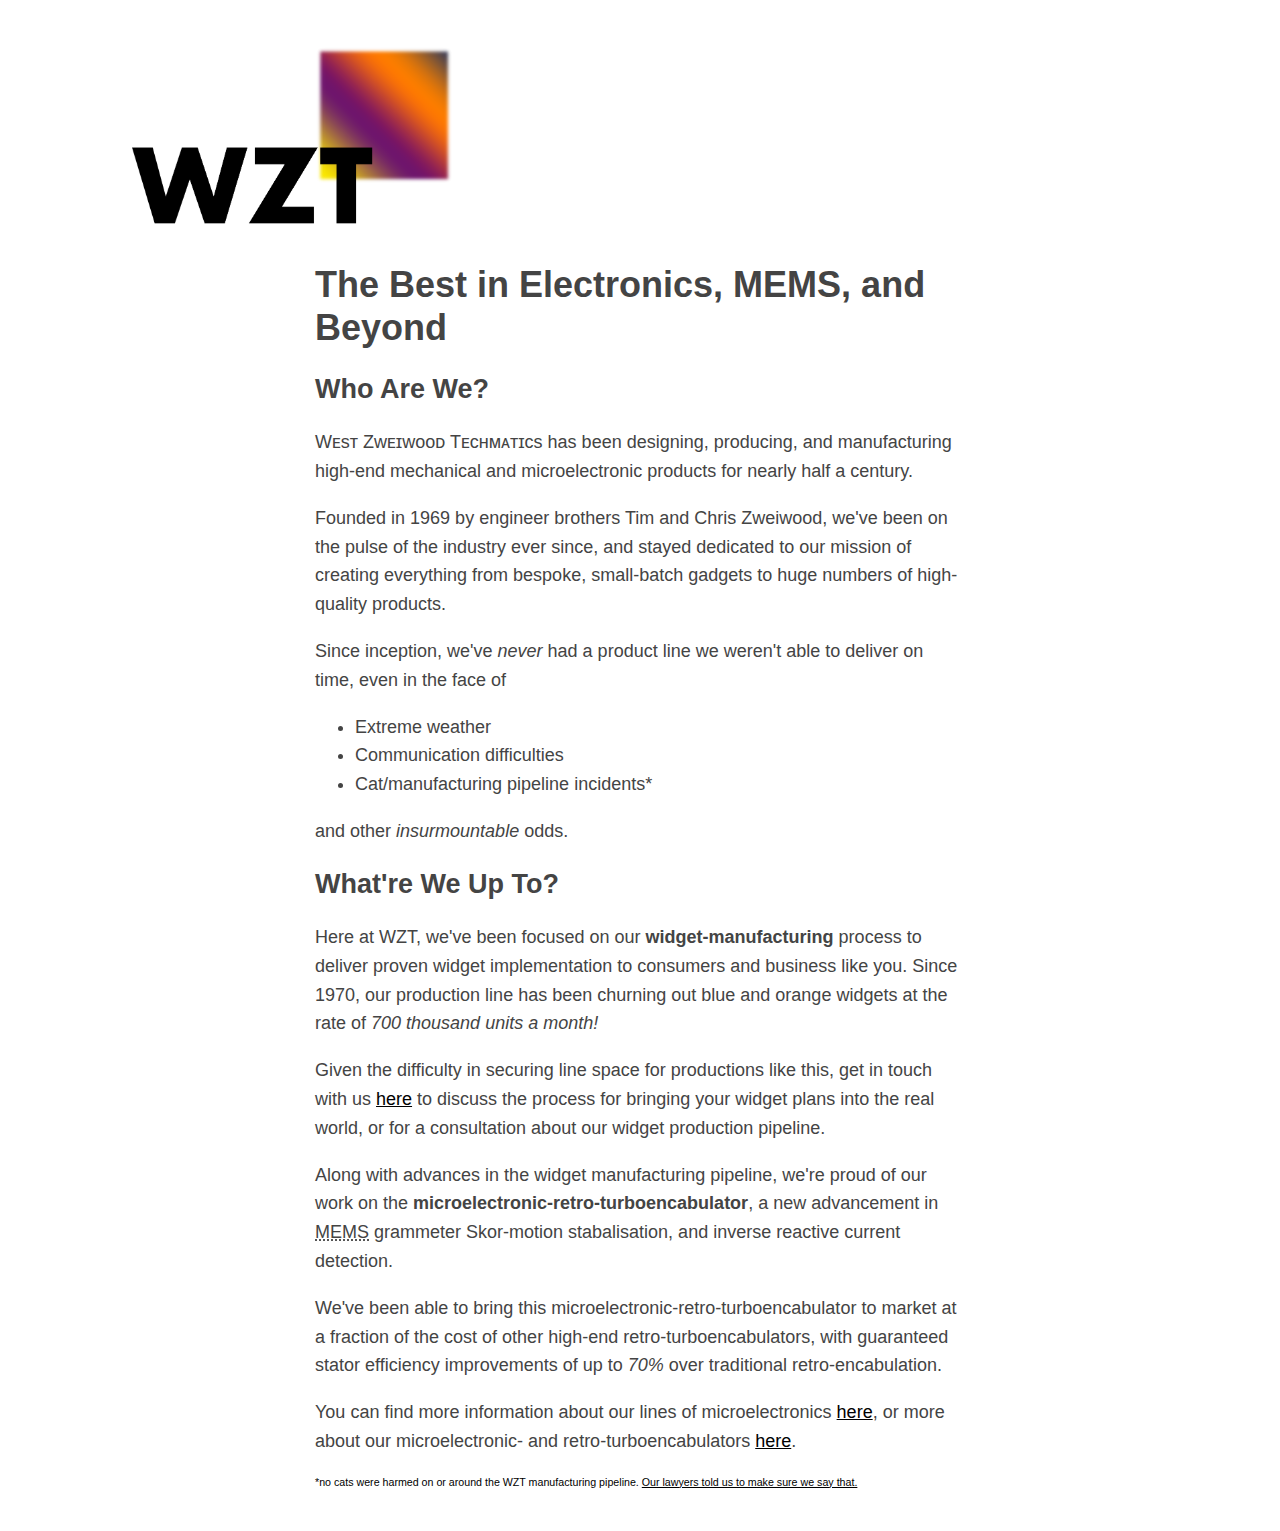
==== index.html @ befdebde "Add files via upload" ====
<!DOCTYPE html>
<html lang="en">
    <head>
        <meta charset="utf-8">
        <meta name=description content="The Best in Electronics, MEMs, and Beyond">
        <meta name=author content="Liam Hefferman">
        <meta name="viewport" content="width=device-width, initial-scale=1">
        <title>West Zweiwood Techmatics</title>
        <style>
            body{
                margin:40px auto;max-width: 650px;line-height: 1.6;font-family: sans-serif;font-size: 18px;color: #444;padding: 0 10px
            }
            h1,h2,h3{
                line-height: 1.2
            }
            .immargin{
                width: 100vw;position: relative;left: 50%;right: 50%;margin-left: -40vw;
            }
            a:link{
                color: black;
            }
            a:visited{
                color: #666;
            }
			footer{
                font-size: 8pt; font-family: Arial; color: #000000; background-color: transparent; font-weight: 400; font-variant: normal; text-decoration: none; vertical-align: baseline; white-space: pre-wrap;
            }
			p{
				
			}
			strong{
                color: black;
            }
        </style>
    </head>
    <body>
        <div class="immargin"><img src="/images/wzt_logo.png" alt="WZT Logo" height="190"></div>
        <h1>The Best in Electronics, MEMS, and Beyond</h1>
	<article>
        <h2>
			Who Are We?
        </h2>
		<p>
			Wᴇsᴛ Zᴡᴇɪᴡᴏᴏᴅ Tᴇᴄʜᴍᴀᴛɪᴄs has been designing, producing, and manufacturing high-end mechanical and microelectronic products for nearly half a century. 
        </p>
        <p>
			Founded in 1969 by engineer brothers Tim and Chris Zweiwood, we've been on the pulse of the industry ever since, and stayed dedicated to our mission of creating everything from bespoke, small-batch gadgets to huge numbers of high-quality products. 
        </p>
        <p>
			Since inception, we've <em>never</em> had a product line we weren't able to deliver on time, even in the face of
		</p>
        <ul>
			<li>
				Extreme weather
			</li>
            <li>
				Communication difficulties
			</li>
            <li>
				Cat/manufacturing pipeline incidents*
            </li>
        </ul>
        <p>
			and other <em>insurmountable</em> odds.
		</p>
		<h2>
            What're We Up To?
        </h2>
		<p>
            Here at WZT, we've been focused on our <b>widget-manufacturing</b> process to deliver proven widget implementation to consumers and business like you. Since 1970, our production line has been churning out blue and orange widgets at the rate of <em>700 thousand units a month!</em>
        </p>
        <p>
            Given the difficulty in securing line space for productions like this, get in touch with us <a href="#" >here</a> to discuss the process for bringing your widget plans into the real world, or for a consultation about our widget production pipeline.
        </p>
        <p>
            Along with advances in the widget manufacturing pipeline, we're proud of our work on the <b>microelectronic-retro-turboencabulator</b>, a new advancement in <abbr title="Microelectromechanical systems">MEMS</abbr> grammeter Skor-motion stabalisation, and inverse reactive current detection. 
        </p>
        <p>
            We've been able to bring this microelectronic-retro-turboencabulator to market at a fraction of the cost of other high-end retro-turboencabulators, with guaranteed stator efficiency improvements of up to <em>70%</em> over traditional retro-encabulation. 
        </p>
        <p>
			You can find more information about our lines of microelectronics <a href="#">here</a>, or more about our microelectronic- and retro-turboencabulators <a href="#">here</a>.
		</p>	
		</article>
    </body>
	<footer>*no cats were harmed on or around the WZT manufacturing pipeline. <a href="https://www.youtube.com/watch?v=dQw4w9WgXcQ">Our lawyers told us to make sure we say that.</a> </footer>
</html>
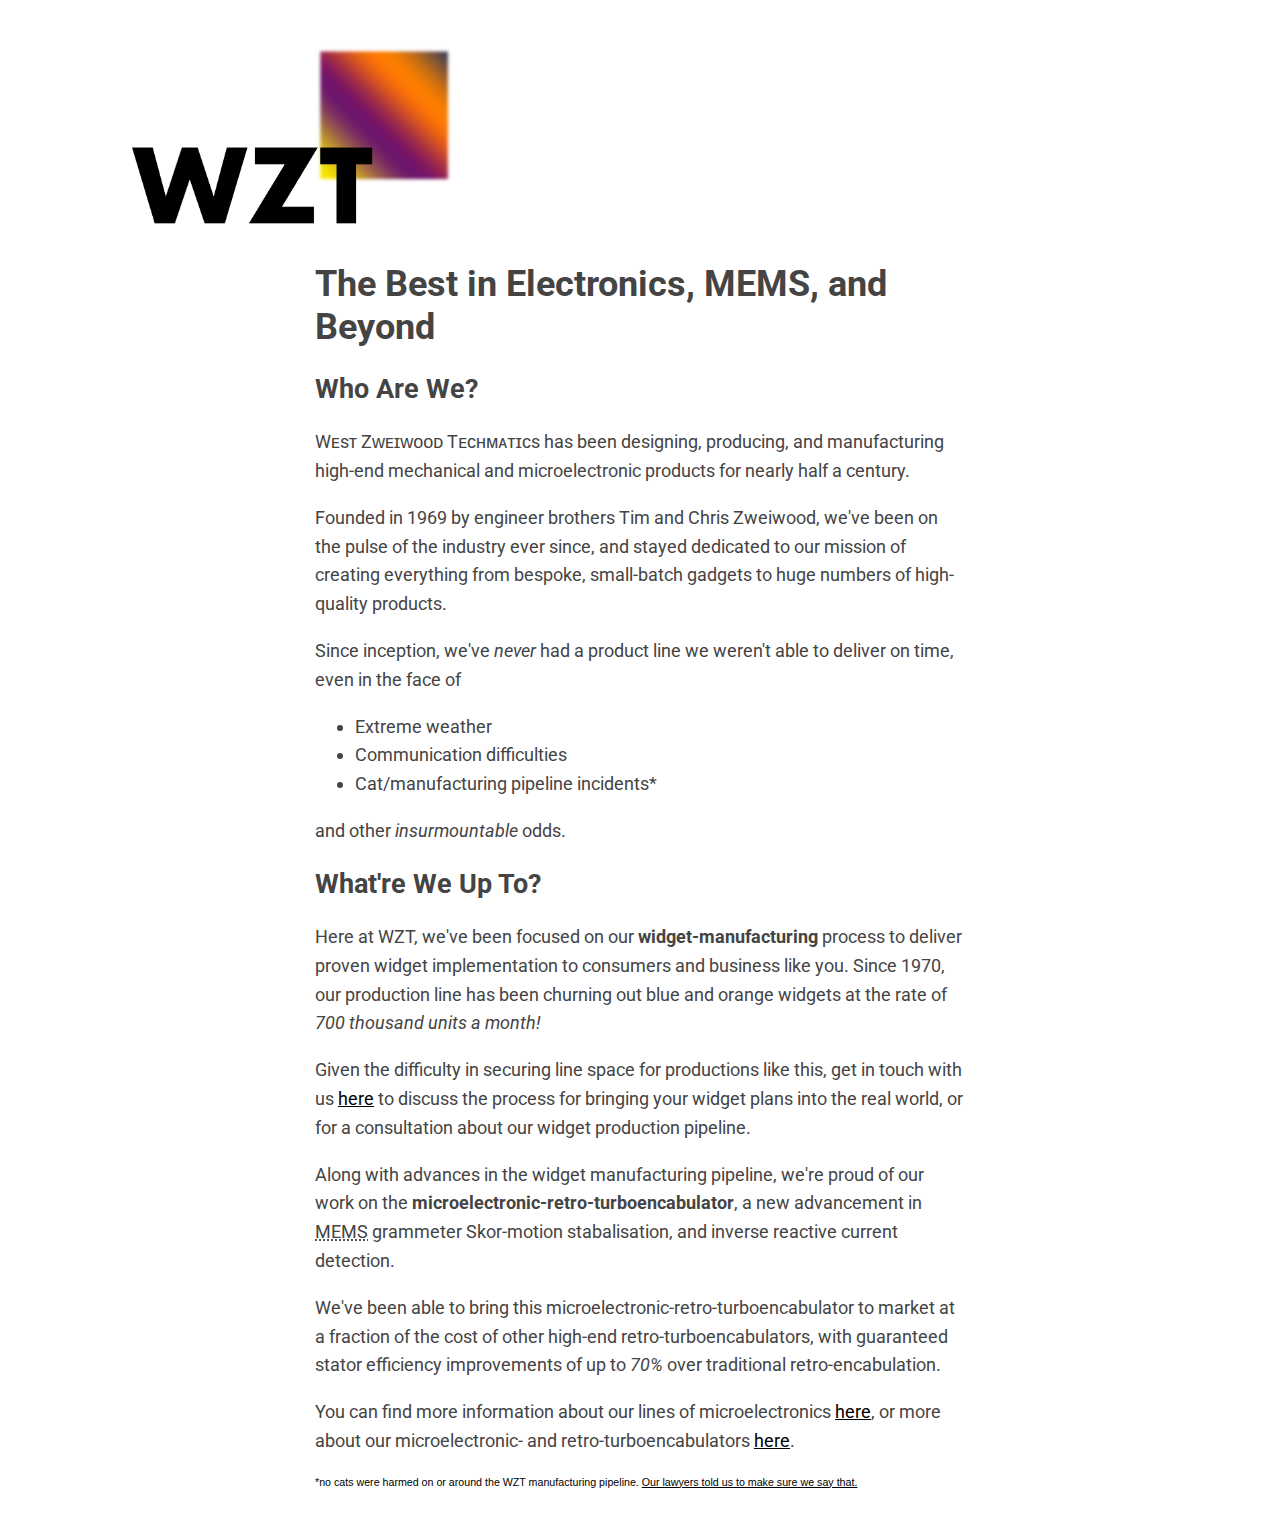
==== commit 26339217: "Add files via upload" ====
--- a/index.html
+++ b/index.html
@@ -6,32 +6,9 @@
         <meta name=author content="Liam Hefferman">
         <meta name="viewport" content="width=device-width, initial-scale=1">
         <title>West Zweiwood Techmatics</title>
-        <style>
-            body{
-                margin:40px auto;max-width: 650px;line-height: 1.6;font-family: sans-serif;font-size: 18px;color: #444;padding: 0 10px
-            }
-            h1,h2,h3{
-                line-height: 1.2
-            }
-            .immargin{
-                width: 100vw;position: relative;left: 50%;right: 50%;margin-left: -40vw;
-            }
-            a:link{
-                color: black;
-            }
-            a:visited{
-                color: #666;
-            }
-			footer{
-                font-size: 8pt; font-family: Arial; color: #000000; background-color: transparent; font-weight: 400; font-variant: normal; text-decoration: none; vertical-align: baseline; white-space: pre-wrap;
-            }
-			p{
-				
-			}
-			strong{
-                color: black;
-            }
-        </style>
+        <link rel="stylesheet" type="text/css" href="styles/main.css">
+		<!-- I'm going to replace this with Futura when I get back to my main computer -->
+		<link href="https://fonts.googleapis.com/css?family=Roboto" rel="stylesheet">
     </head>
     <body>
         <div class="immargin"><img src="/images/wzt_logo.png" alt="WZT Logo" height="190"></div>
--- a/styles/main.css
+++ b/styles/main.css
@@ -0,0 +1,42 @@
+body{
+    margin:40px auto;
+	max-width: 650px;
+	line-height: 1.6;
+	font-family: 'Roboto', sans-serif;
+	font-size: 18px;
+	color: #444;
+	padding: 0 10px
+}
+h1,h2,h3{
+    line-height: 1.2
+}
+.immargin{
+    width: 100vw;
+	position: relative;
+	left: 50%;
+	right: 50%;
+	margin-left: -40vw;
+}
+a:link{
+    color: black;
+}
+a:visited{
+    color: #666;
+}
+footer{
+    font-size: 8pt;
+	font-family: Arial;
+	color: #000000;
+	background-color: transparent;
+	font-weight: 400;
+	font-variant: normal;
+	text-decoration: none;
+	vertical-align: baseline;
+	white-space: pre-wrap;
+}
+p{
+				
+}
+strong{
+    color: black;
+}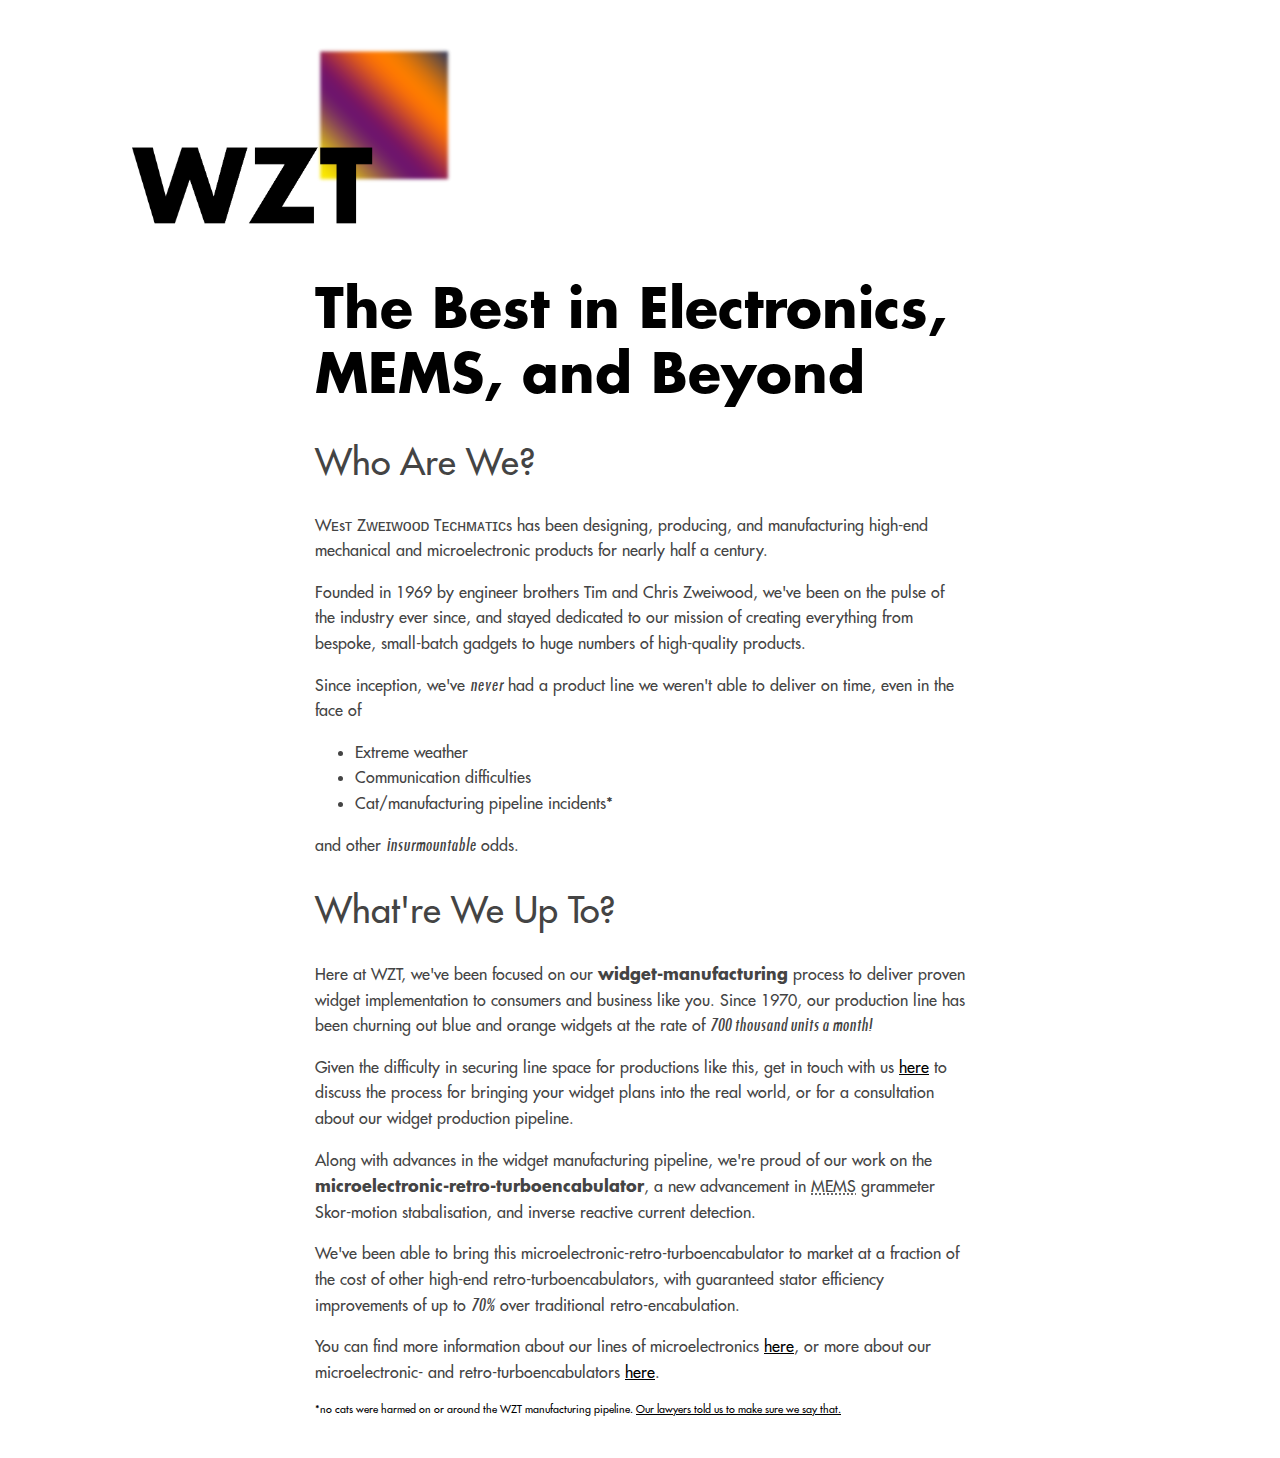
==== commit 96820573: "Add files via upload" ====
--- a/index.html
+++ b/index.html
@@ -7,11 +7,20 @@
         <meta name="viewport" content="width=device-width, initial-scale=1">
         <title>West Zweiwood Techmatics</title>
         <link rel="stylesheet" type="text/css" href="styles/main.css">
-		<!-- I'm going to replace this with Futura when I get back to my main computer -->
-		<link href="https://fonts.googleapis.com/css?family=Roboto" rel="stylesheet">
+		<link rel="icon" type="image/png" href="images/wzt_fav.png">
     </head>
     <body>
-        <div class="immargin"><img src="/images/wzt_logo.png" alt="WZT Logo" height="190"></div>
+        
+		<!-- some testbed materials - comm these back in to test styles-->
+			
+		<!--
+		<h1>West Zweiwood Techmatics</h1>
+		<h2>Make it Work</h2>
+		<h3>I am an h3 Heading</h3>
+		<p>Paragraph Lorem ipsum dolor sit amet, consectetur adipiscing elit. Integer a justo ac purus volutpat fringilla. Pellentesque sed dolor molestie, commodo mi non, suscipit mauris. Vivamus accumsan sit amet urna feugiat finibus. Orci varius natoque penatibus et magnis dis parturient montes, nascetur ridiculus mus. Fusce eu dui consectetur, vulputate magna a, blandit elit. Sed faucibus turpis sit amet consequat imperdiet. Fusce nec est feugiat, scelerisque eros in, mattis odio. Vestibulum venenatis pulvinar nisi, vel maximus arcu sollicitudin id. Vivamus eu augue viverra, luctus lorem ut, volutpat orci.</p>
+		-->
+		
+		<div class="immargin"><img src="images/wzt_logo.png" alt="WZT Logo" height="190"></div>
         <h1>The Best in Electronics, MEMS, and Beyond</h1>
 	<article>
         <h2>
--- a/styles/main.css
+++ b/styles/main.css
@@ -1,14 +1,52 @@
+/*font styles from here on in are totally legal!*/
+@font-face{
+	font-family: "Futura";
+	src: url("../fonts/Futura_0.otf");
+	url("../fonts/Futura_0.otf");
+}
+@font-face{
+	font-family: "Futura";
+	src: url("../fonts/Futura-Bold.otf");
+	url("../fonts/Futura-Bold.otf");
+	font-weight: bold;
+}
+@font-face{
+	font-family: "Futura";
+	src: url("../fonts/Futura Italic.ttf");
+	url("../fonts/Futura Italic.ttf");
+	font-style: italic;
+}
+@font-face{
+	font-family: "Futura";
+	src: url("../fonts/Futura-BoldOblique.otf");
+	url("../fonts/Futura-BoldOblique.otf");
+	font-weight: bold;
+	font-style: italic;
+}
 body{
     margin:40px auto;
 	max-width: 650px;
 	line-height: 1.6;
-	font-family: 'Roboto', sans-serif;
-	font-size: 18px;
+	font-family: 'Futura', sans-serif;
+	font-size: 1em;
 	color: #444;
 	padding: 0 10px
 }
 h1,h2,h3{
-    line-height: 1.2
+    line-height: 1.2;
+}
+h1{
+	font-size: 3.375em;
+	font-weight: bold;
+	color: black;
+}
+h2{
+	font-size: 2.25em;
+	font-weight: 400;
+}
+h3{
+	font-size: 1.5;
+	font-weight: 400;
 }
 .immargin{
     width: 100vw;
@@ -25,7 +63,7 @@
 }
 footer{
     font-size: 8pt;
-	font-family: Arial;
+	font-family: "Futura";
 	color: #000000;
 	background-color: transparent;
 	font-weight: 400;
@@ -39,4 +77,5 @@
 }
 strong{
     color: black;
+	font-weight: 900
 }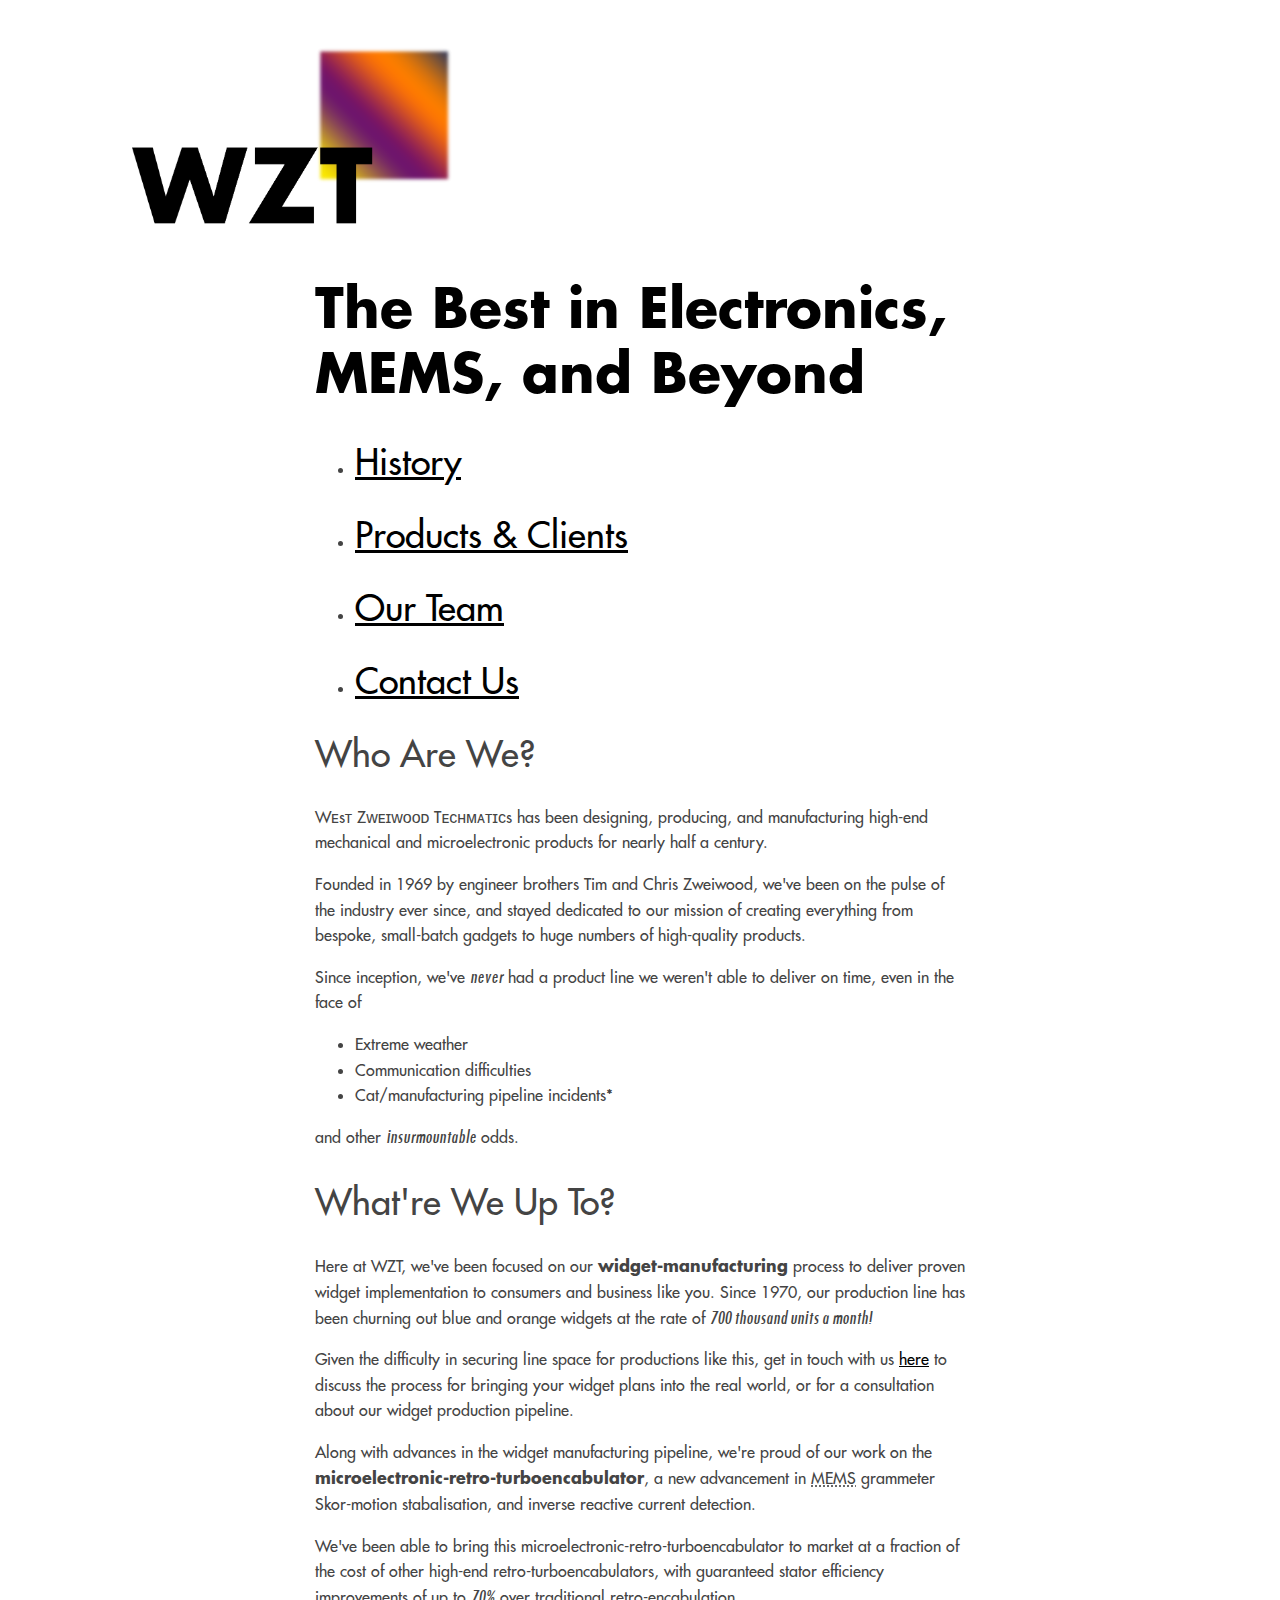
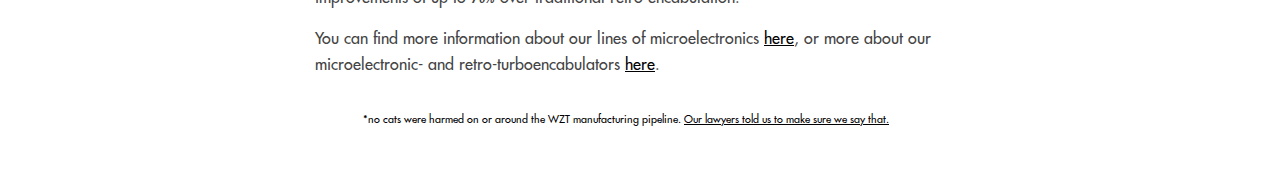
==== commit 6aae6e40: "Add files via upload" ====
--- a/index.html
+++ b/index.html
@@ -6,11 +6,13 @@
         <meta name=author content="Liam Hefferman">
         <meta name="viewport" content="width=device-width, initial-scale=1">
         <title>West Zweiwood Techmatics</title>
-        <link rel="stylesheet" type="text/css" href="styles/main.css">
+        <link rel="stylesheet" href="styles/main.css">
 		<link rel="icon" type="image/png" href="images/wzt_fav.png">
     </head>
+	
     <body>
-        
+    <div id="container">
+		 
 		<!-- some testbed materials - comm these back in to test styles-->
 			
 		<!--
@@ -20,9 +22,32 @@
 		<p>Paragraph Lorem ipsum dolor sit amet, consectetur adipiscing elit. Integer a justo ac purus volutpat fringilla. Pellentesque sed dolor molestie, commodo mi non, suscipit mauris. Vivamus accumsan sit amet urna feugiat finibus. Orci varius natoque penatibus et magnis dis parturient montes, nascetur ridiculus mus. Fusce eu dui consectetur, vulputate magna a, blandit elit. Sed faucibus turpis sit amet consequat imperdiet. Fusce nec est feugiat, scelerisque eros in, mattis odio. Vestibulum venenatis pulvinar nisi, vel maximus arcu sollicitudin id. Vivamus eu augue viverra, luctus lorem ut, volutpat orci.</p>
 		-->
 		
+		<header>
 		<div class="immargin"><img src="images/wzt_logo.png" alt="WZT Logo" height="190"></div>
-        <h1>The Best in Electronics, MEMS, and Beyond</h1>
-	<article>
+		<h1>The Best in Electronics, MEMS, and Beyond</h1>
+        </header>
+		
+		<nav>
+			<ul>
+				<li>
+					<h2><a class="navlink" href="#">History</a></h2>
+				</li>
+			
+				<li>
+					<h2><a class="navlink" href="#">Products & Clients</a></h2>
+				</li>
+			
+				<li>
+					<h2><a class="navlink" href="#">Our Team</a></h2>
+				</li>
+			
+				<li>
+					<h2><a class="navlink" href="#">Contact Us</a></h2>
+				</li>
+			</ul>
+		</nav>
+		
+		<article>
         <h2>
 			Who Are We?
         </h2>
@@ -48,7 +73,7 @@
         </ul>
         <p>
 			and other <em>insurmountable</em> odds.
-		</p>
+			</p>
 		<h2>
             What're We Up To?
         </h2>
@@ -63,11 +88,19 @@
         </p>
         <p>
             We've been able to bring this microelectronic-retro-turboencabulator to market at a fraction of the cost of other high-end retro-turboencabulators, with guaranteed stator efficiency improvements of up to <em>70%</em> over traditional retro-encabulation. 
-        </p>
+        </p>	
         <p>
 			You can find more information about our lines of microelectronics <a href="#">here</a>, or more about our microelectronic- and retro-turboencabulators <a href="#">here</a>.
 		</p>	
 		</article>
+		
+		<footer>
+		*no cats were harmed on or around the WZT manufacturing pipeline. <a href="https://www.youtube.com/watch?v=dQw4w9WgXcQ">Our lawyers told us to make sure we say that.</a> 
+		</footer>
+		
+		</div>	
     </body>
-	<footer>*no cats were harmed on or around the WZT manufacturing pipeline. <a href="https://www.youtube.com/watch?v=dQw4w9WgXcQ">Our lawyers told us to make sure we say that.</a> </footer>
+	
+
+	
 </html>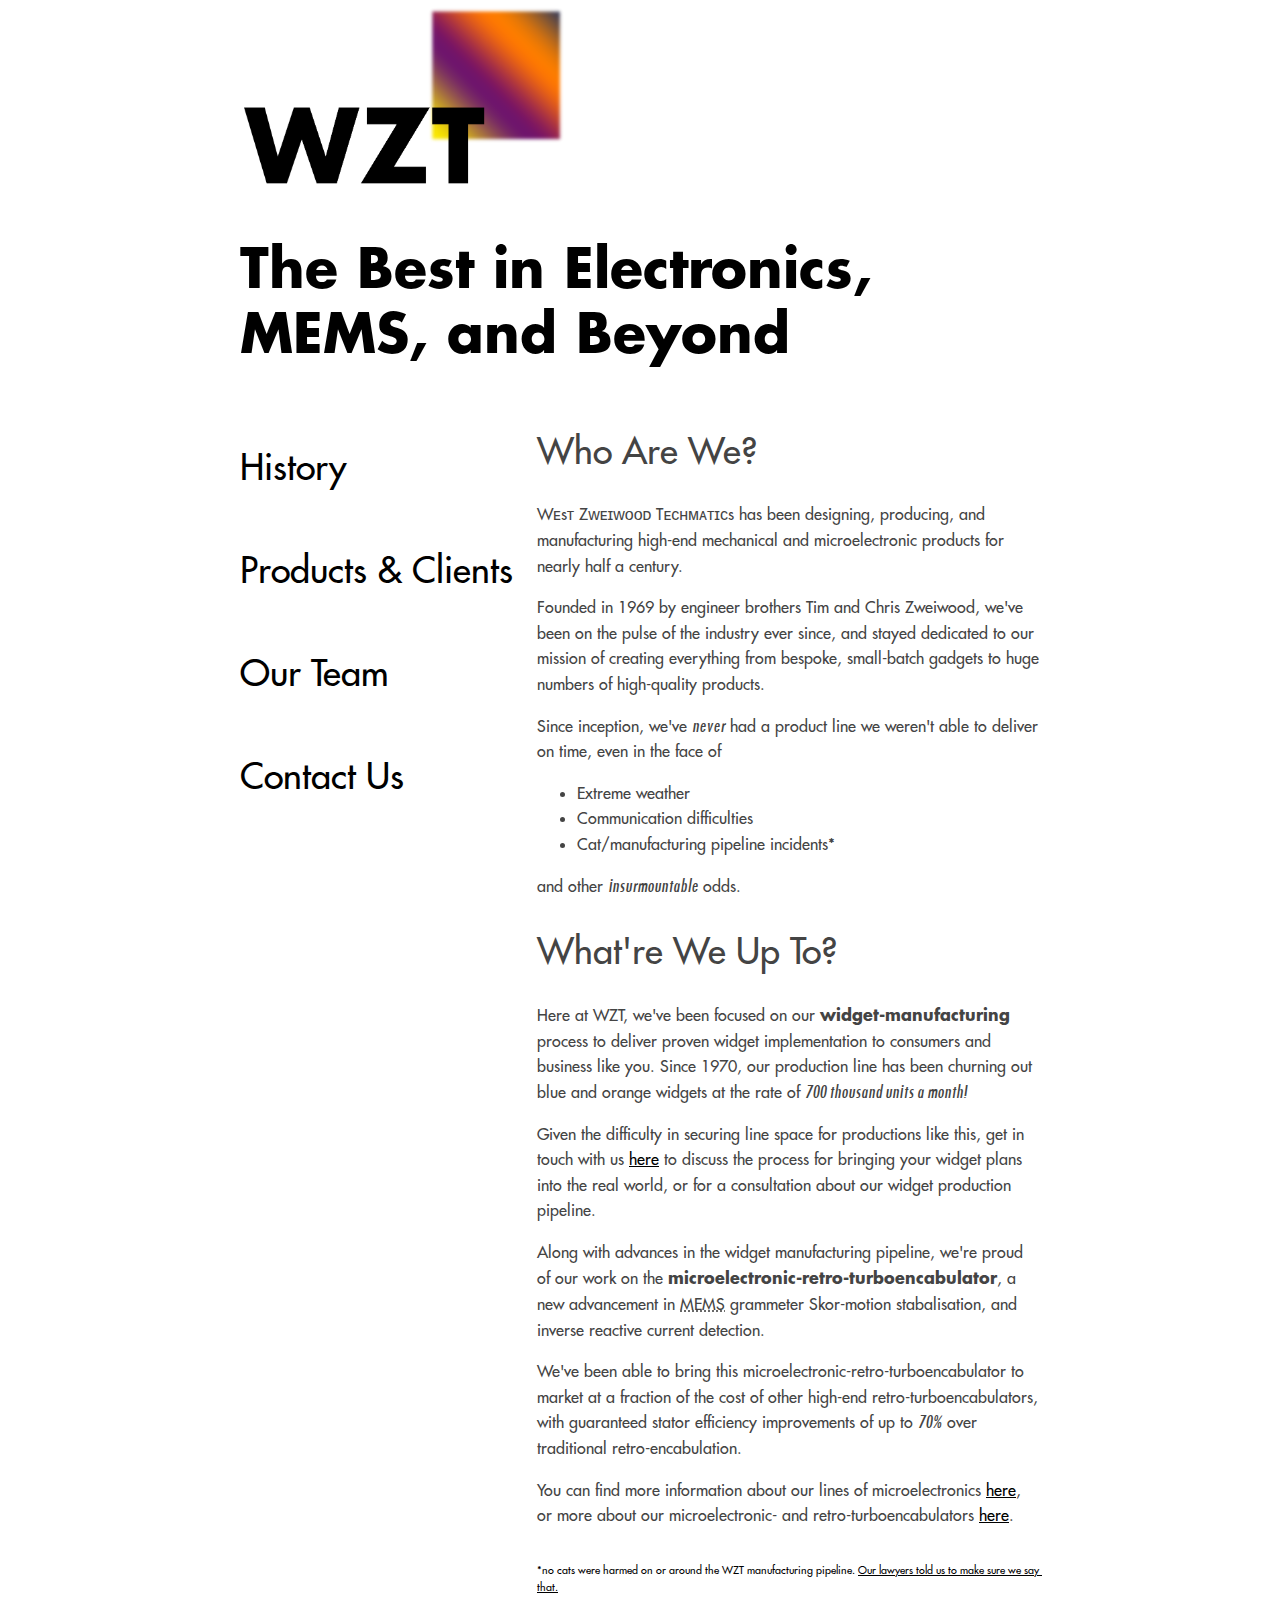
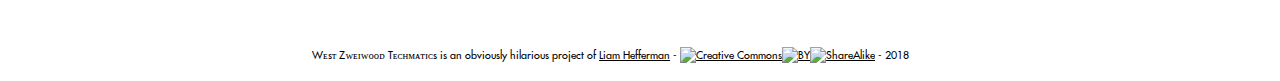
==== commit 7630b60f: "Add files via upload" ====
--- a/index.html
+++ b/index.html
@@ -23,26 +23,26 @@
 		-->
 		
 		<header>
-		<div class="immargin"><img src="images/wzt_logo.png" alt="WZT Logo" height="190"></div>
-		<h1>The Best in Electronics, MEMS, and Beyond</h1>
+			<div class="immargin"><a href="/wzt/index.html"><img src="images/wzt_logo.png" alt="WZT Logo" height="190"></a></div>		
+			<h1>The Best in Electronics, MEMS, and Beyond</h1>
         </header>
 		
 		<nav>
 			<ul>
 				<li>
-					<h2><a class="navlink" href="#">History</a></h2>
+					<h2><a class="navlink" href="history/index.html">History</a></h2>
 				</li>
 			
 				<li>
-					<h2><a class="navlink" href="#">Products & Clients</a></h2>
+					<h2><a class="navlink" href="productsclients/index.html">Products & Clients</a></h2>
 				</li>
 			
 				<li>
-					<h2><a class="navlink" href="#">Our Team</a></h2>
+					<h2><a class="navlink" href="team/index.html">Our Team</a></h2>
 				</li>
 			
 				<li>
-					<h2><a class="navlink" href="#">Contact Us</a></h2>
+					<h2><a class="navlink" href="contact/index.html">Contact Us</a></h2>
 				</li>
 			</ul>
 		</nav>
@@ -94,8 +94,13 @@
 		</p>	
 		</article>
 		
+		<aside>
+*no cats were harmed on or around the WZT manufacturing pipeline. <a href="https://www.youtube.com/watch?v=dQw4w9WgXcQ">Our lawyers told us to make sure we say that.</a> 
+		</aside>
+		
 		<footer>
-		*no cats were harmed on or around the WZT manufacturing pipeline. <a href="https://www.youtube.com/watch?v=dQw4w9WgXcQ">Our lawyers told us to make sure we say that.</a> 
+
+			Wᴇsᴛ Zᴡᴇɪᴡᴏᴏᴅ Tᴇᴄʜᴍᴀᴛɪᴄs is an obviously hilarious project of <a href="https://www.twitter.com/nerdwiththehat">Liam Hefferman</a> - <a href=https://creativecommons.org/licenses/by-sa/4.0><img class="footerimg" src="https://mirrors.creativecommons.org/presskit/icons/cc.png" alt="Creative Commons"><img class="footerimg" src="https://mirrors.creativecommons.org/presskit/icons/by.png" alt="BY" ><img class="footerimg" src="https://mirrors.creativecommons.org/presskit/icons/sa.png" alt="ShareAlike"></a> - 2018 
 		</footer>
 		
 		</div>	
--- a/styles/main.css
+++ b/styles/main.css
@@ -24,13 +24,13 @@
 	font-style: italic;
 }
 body{
-    margin:40px auto;
-	max-width: 650px;
-	line-height: 1.6;
+    margin: auto;
+	max-width: 800px;
+    line-height: 1.6;
 	font-family: 'Futura', sans-serif;
 	font-size: 1em;
 	color: #444;
-	padding: 0 10px
+	padding: 0 1em;
 }
 h1,h2,h3{
     line-height: 1.2;
@@ -48,18 +48,18 @@
 	font-size: 1.5;
 	font-weight: 400;
 }
-.immargin{
-    width: 100vw;
-	position: relative;
-	left: 50%;
-	right: 50%;
-	margin-left: -40vw;
-}
 a:link{
     color: black;
+	transition: color 0.4s ease-in-out;
 }
 a:visited{
     color: #666;
+}
+a:hover{
+	color: #aaa;
+}
+.navlink{
+	text-decoration: none;
 }
 footer{
     font-size: 8pt;
@@ -72,10 +72,83 @@
 	vertical-align: baseline;
 	white-space: pre-wrap;
 }
-p{
-				
+.footerimg{
+	height: 1em;
+	width: auto;
+}
+aside{
+    font-size: 8pt;
+	font-family: "Futura";
+	color: #000000;
+	background-color: transparent;
+	font-weight: 400;
+	font-variant: normal;
+	text-decoration: none;
+	vertical-align: baseline;
+	white-space: pre-wrap;
 }
 strong{
     color: black;
-	font-weight: 900
+	font-weight: 900;
+}
+nav ul {
+	list-style: none;
+	padding-left: 0;
+	display: flex;
+	flex-direction: column;
+	flex-wrap: wrap;
+	justify-content: flex-start;
+	align-items: left;
+}
+
+/* Navigation & layout begins here */
+
+/* Nav:DefineElements */
+#container > header		{grid-area: header;}
+#container > nav		{grid-area: nav;}
+#container > article	{grid-area: article;}
+#container > footer		{grid-area: footer;}
+#container > aside		{grid-area: aside;}
+
+/* Nav:Implement */
+#container{
+	margin-left: auto;
+	margin-right: auto;
+	width: 100%;
+	display: grid;
+	grid-template-columns: 18%% 79%;
+	grid-template-rows: auto;
+    grid-column-gap: 3%;
+	grid-template-areas: 
+		"header header"
+		"nav article"
+		"nav aside"
+		"footer footer"
+}
+
+/* Nav:Mobile/Responsive */
+@media (max-width: 750px) and (orientation: portrait){
+	nav ul{
+		list-style: none;
+		padding-left: 0;
+		display: flex;
+		flex-direction: row;
+		flex-wrap: wrap;
+		justify-content: space-between;
+		align-content: center;
+	}
+	#container{
+		margin-left: auto;
+		margin-right: auto;
+		width: 100%;
+		display: grid;
+		grid-template-columns: auto;
+		grid-template-rows: auto;
+		grid-template-areas: 
+			"header"
+			"nav"
+			"article"
+			"footer"
+			"aside"
+	}
 }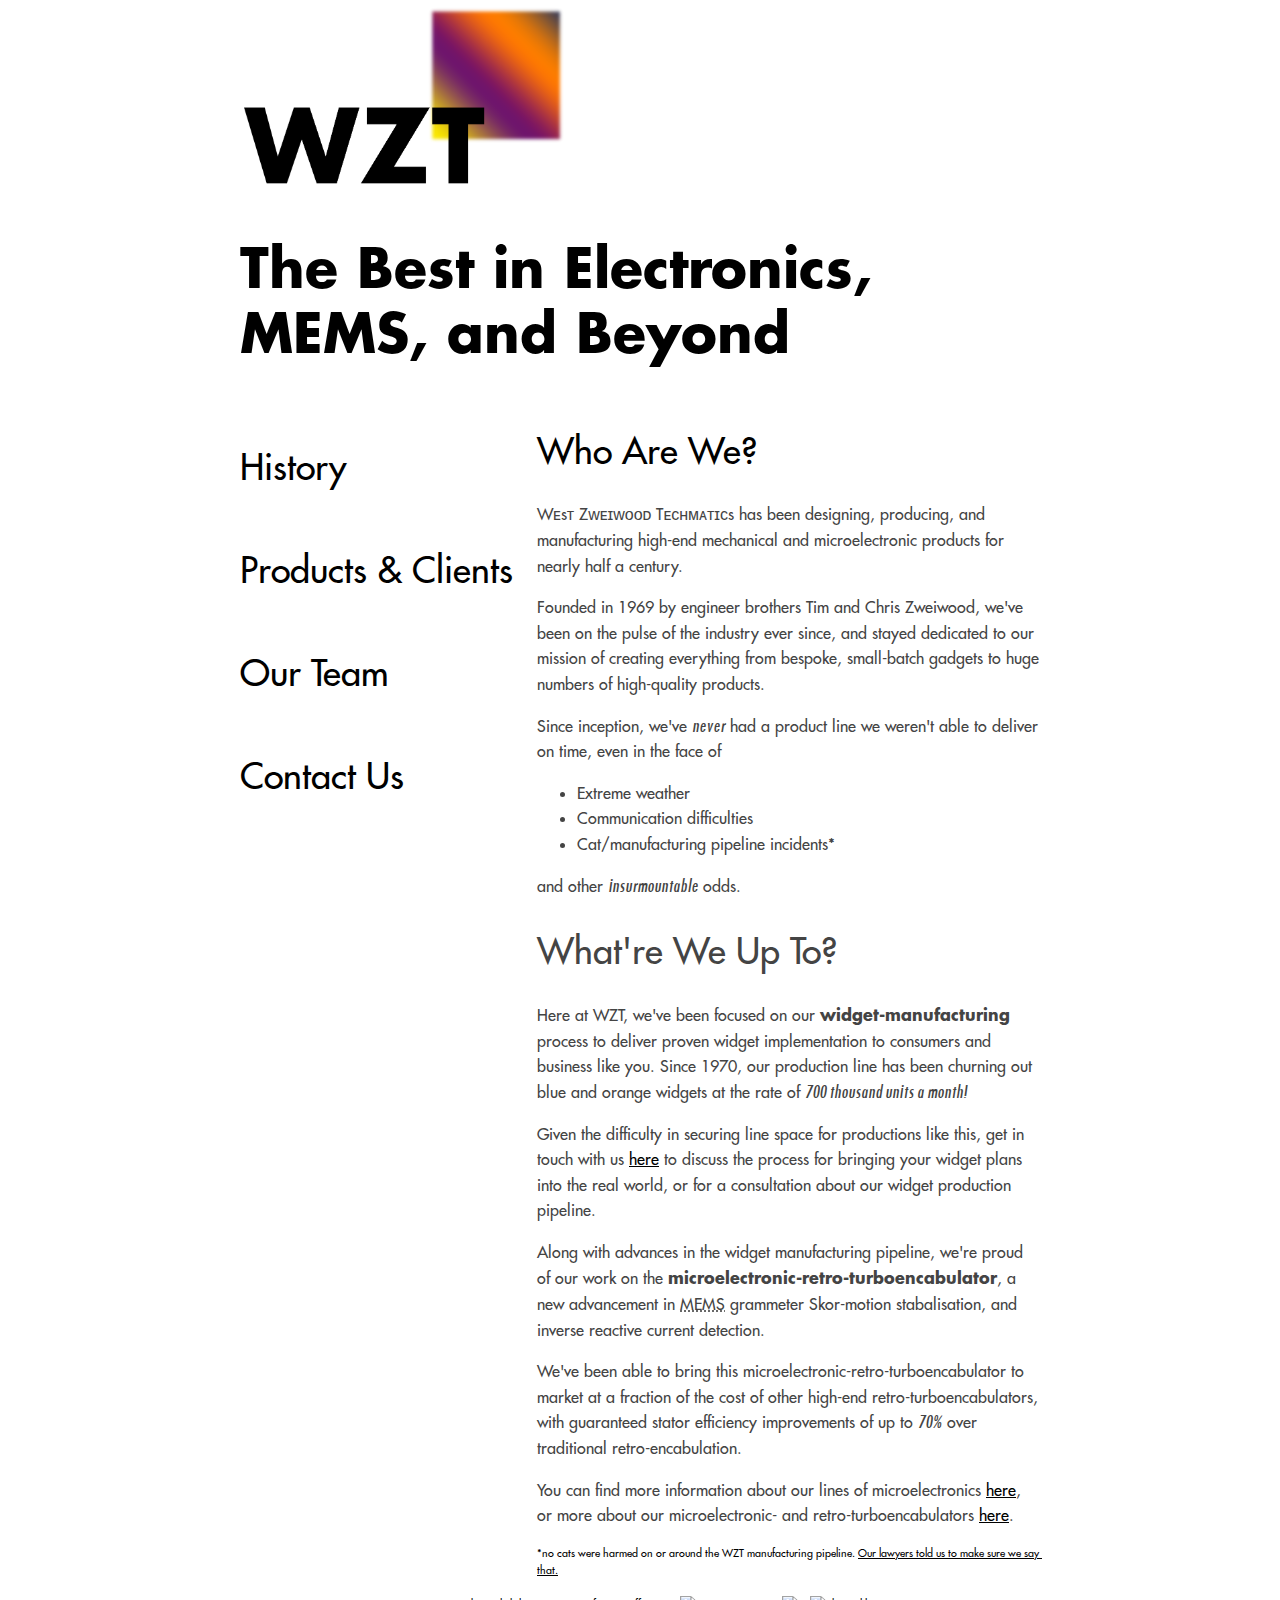
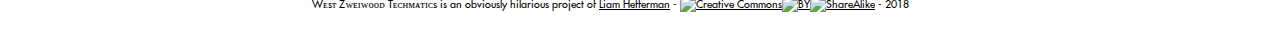
==== commit 95d9cb91: "Add files via upload" ====
--- a/index.html
+++ b/index.html
@@ -1,111 +1,69 @@
 <!DOCTYPE html>
 <html lang="en">
-    <head>
-        <meta charset="utf-8">
-        <meta name=description content="The Best in Electronics, MEMs, and Beyond">
-        <meta name=author content="Liam Hefferman">
-        <meta name="viewport" content="width=device-width, initial-scale=1">
-        <title>West Zweiwood Techmatics</title>
-        <link rel="stylesheet" href="styles/main.css">
-		<link rel="icon" type="image/png" href="images/wzt_fav.png">
-    </head>
-	
-    <body>
-    <div id="container">
-		 
+<head>
+	<meta charset="utf-8">
+	<meta content="The Best in Electronics, MEMs, and Beyond" name="description">
+	<meta content="Liam Hefferman" name="author">
+	<meta content="width=device-width, initial-scale=1" name="viewport">
+	<title>West Zweiwood Techmatics</title>
+	<link href="styles/main.css" rel="stylesheet">
+	<link href="images/wzt_fav.png" rel="icon" type="image/png">
+</head>
+<body>
+	<div id="container">
 		<!-- some testbed materials - comm these back in to test styles-->
-			
 		<!--
-		<h1>West Zweiwood Techmatics</h1>
-		<h2>Make it Work</h2>
-		<h3>I am an h3 Heading</h3>
-		<p>Paragraph Lorem ipsum dolor sit amet, consectetur adipiscing elit. Integer a justo ac purus volutpat fringilla. Pellentesque sed dolor molestie, commodo mi non, suscipit mauris. Vivamus accumsan sit amet urna feugiat finibus. Orci varius natoque penatibus et magnis dis parturient montes, nascetur ridiculus mus. Fusce eu dui consectetur, vulputate magna a, blandit elit. Sed faucibus turpis sit amet consequat imperdiet. Fusce nec est feugiat, scelerisque eros in, mattis odio. Vestibulum venenatis pulvinar nisi, vel maximus arcu sollicitudin id. Vivamus eu augue viverra, luctus lorem ut, volutpat orci.</p>
-		-->
-		
+        <h1>West Zweiwood Techmatics</h1>
+        <h2>Make it Work</h2>
+        <h3>I am an h3 Heading</h3>
+        <p>Paragraph Lorem ipsum dolor sit amet, consectetur adipiscing elit. Integer a justo ac purus volutpat fringilla. Pellentesque sed dolor molestie, commodo mi non, suscipit mauris. Vivamus accumsan sit amet urna feugiat finibus. Orci varius natoque penatibus et magnis dis parturient montes, nascetur ridiculus mus. Fusce eu dui consectetur, vulputate magna a, blandit elit. Sed faucibus turpis sit amet consequat imperdiet. Fusce nec est feugiat, scelerisque eros in, mattis odio. Vestibulum venenatis pulvinar nisi, vel maximus arcu sollicitudin id. Vivamus eu augue viverra, luctus lorem ut, volutpat orci.</p>
+        -->
 		<header>
-			<div class="immargin"><a href="/wzt/index.html"><img src="images/wzt_logo.png" alt="WZT Logo" height="190"></a></div>		
+			<div class="immargin">
+				<a href="/wzt/index.html"><img alt="WZT Logo" height="190" src="images/wzt_logo.png"></a>
+			</div>
 			<h1>The Best in Electronics, MEMS, and Beyond</h1>
-        </header>
-		
+		</header>
 		<nav>
 			<ul>
 				<li>
 					<h2><a class="navlink" href="history/index.html">History</a></h2>
 				</li>
-			
 				<li>
 					<h2><a class="navlink" href="productsclients/index.html">Products & Clients</a></h2>
 				</li>
-			
 				<li>
 					<h2><a class="navlink" href="team/index.html">Our Team</a></h2>
 				</li>
-			
 				<li>
 					<h2><a class="navlink" href="contact/index.html">Contact Us</a></h2>
 				</li>
 			</ul>
 		</nav>
-		
 		<article>
-        <h2>
-			Who Are We?
-        </h2>
-		<p>
-			Wᴇsᴛ Zᴡᴇɪᴡᴏᴏᴅ Tᴇᴄʜᴍᴀᴛɪᴄs has been designing, producing, and manufacturing high-end mechanical and microelectronic products for nearly half a century. 
-        </p>
-        <p>
-			Founded in 1969 by engineer brothers Tim and Chris Zweiwood, we've been on the pulse of the industry ever since, and stayed dedicated to our mission of creating everything from bespoke, small-batch gadgets to huge numbers of high-quality products. 
-        </p>
-        <p>
-			Since inception, we've <em>never</em> had a product line we weren't able to deliver on time, even in the face of
-		</p>
-        <ul>
-			<li>
-				Extreme weather
-			</li>
-            <li>
-				Communication difficulties
-			</li>
-            <li>
-				Cat/manufacturing pipeline incidents*
-            </li>
-        </ul>
-        <p>
-			and other <em>insurmountable</em> odds.
-			</p>
-		<h2>
-            What're We Up To?
-        </h2>
-		<p>
-            Here at WZT, we've been focused on our <b>widget-manufacturing</b> process to deliver proven widget implementation to consumers and business like you. Since 1970, our production line has been churning out blue and orange widgets at the rate of <em>700 thousand units a month!</em>
-        </p>
-        <p>
-            Given the difficulty in securing line space for productions like this, get in touch with us <a href="#" >here</a> to discuss the process for bringing your widget plans into the real world, or for a consultation about our widget production pipeline.
-        </p>
-        <p>
-            Along with advances in the widget manufacturing pipeline, we're proud of our work on the <b>microelectronic-retro-turboencabulator</b>, a new advancement in <abbr title="Microelectromechanical systems">MEMS</abbr> grammeter Skor-motion stabalisation, and inverse reactive current detection. 
-        </p>
-        <p>
-            We've been able to bring this microelectronic-retro-turboencabulator to market at a fraction of the cost of other high-end retro-turboencabulators, with guaranteed stator efficiency improvements of up to <em>70%</em> over traditional retro-encabulation. 
-        </p>	
-        <p>
-			You can find more information about our lines of microelectronics <a href="#">here</a>, or more about our microelectronic- and retro-turboencabulators <a href="#">here</a>.
-		</p>	
+			<h2><a class="navlink" href="history/index.html">Who Are We?</a></h2>
+			<p>Wᴇsᴛ Zᴡᴇɪᴡᴏᴏᴅ Tᴇᴄʜᴍᴀᴛɪᴄs has been designing, producing, and manufacturing high-end mechanical and microelectronic products for nearly half a century.</p>
+			<p>Founded in 1969 by engineer brothers Tim and Chris Zweiwood, we've been on the pulse of the industry ever since, and stayed dedicated to our mission of creating everything from bespoke, small-batch gadgets to huge numbers of high-quality products.</p>
+			<p>Since inception, we've <em>never</em> had a product line we weren't able to deliver on time, even in the face of</p>
+			<ul>
+				<li>Extreme weather</li>
+				<li>Communication difficulties</li>
+				<li>Cat/manufacturing pipeline incidents*</li>
+			</ul>
+			<p>and other <em>insurmountable</em> odds.</p>
+			<h2>What're We Up To?</h2>
+			<p>Here at WZT, we've been focused on our <b>widget-manufacturing</b> process to deliver proven widget implementation to consumers and business like you. Since 1970, our production line has been churning out blue and orange widgets at the rate of <em>700 thousand units a month!</em></p>
+			<p>Given the difficulty in securing line space for productions like this, get in touch with us <a href="contact/index.html">here</a> to discuss the process for bringing your widget plans into the real world, or for a consultation about our widget production pipeline.</p>
+			<p>Along with advances in the widget manufacturing pipeline, we're proud of our work on the <b>microelectronic-retro-turboencabulator</b>, a new advancement in <abbr title="Microelectromechanical systems">MEMS</abbr> grammeter Skor-motion stabalisation, and inverse reactive current detection.</p>
+			<p>We've been able to bring this microelectronic-retro-turboencabulator to market at a fraction of the cost of other high-end retro-turboencabulators, with guaranteed stator efficiency improvements of up to <em>70%</em> over traditional retro-encabulation.</p>
+			<p>You can find more information about our lines of microelectronics <a href="productsclients/index.html">here</a>, or more about our microelectronic- and retro-turboencabulators <a href="productsclients/index.html">here</a>.</p>
 		</article>
 		
-		<aside>
-*no cats were harmed on or around the WZT manufacturing pipeline. <a href="https://www.youtube.com/watch?v=dQw4w9WgXcQ">Our lawyers told us to make sure we say that.</a> 
-		</aside>
+		<aside>*no cats were harmed on or around the WZT manufacturing pipeline. <a href="https://www.youtube.com/watch?v=dQw4w9WgXcQ">Our lawyers told us to make sure we say that.</a></aside>
 		
 		<footer>
-
-			Wᴇsᴛ Zᴡᴇɪᴡᴏᴏᴅ Tᴇᴄʜᴍᴀᴛɪᴄs is an obviously hilarious project of <a href="https://www.twitter.com/nerdwiththehat">Liam Hefferman</a> - <a href=https://creativecommons.org/licenses/by-sa/4.0><img class="footerimg" src="https://mirrors.creativecommons.org/presskit/icons/cc.png" alt="Creative Commons"><img class="footerimg" src="https://mirrors.creativecommons.org/presskit/icons/by.png" alt="BY" ><img class="footerimg" src="https://mirrors.creativecommons.org/presskit/icons/sa.png" alt="ShareAlike"></a> - 2018 
+			Wᴇsᴛ Zᴡᴇɪᴡᴏᴏᴅ Tᴇᴄʜᴍᴀᴛɪᴄs is an obviously hilarious project of <a href="https://www.twitter.com/nerdwiththehat">Liam Hefferman</a> - <a href="https://creativecommons.org/licenses/by-sa/4.0"><img alt="Creative Commons" class="footerimg" src="https://mirrors.creativecommons.org/presskit/icons/cc.png"><img alt="BY" class="footerimg" src="https://mirrors.creativecommons.org/presskit/icons/by.png"><img alt="ShareAlike" class="footerimg" src="https://mirrors.creativecommons.org/presskit/icons/sa.png"></a> - 2018
 		</footer>
-		
-		</div>	
-    </body>
-	
-
-	
+	</div>
+</body>
 </html>--- a/styles/main.css
+++ b/styles/main.css
@@ -1,68 +1,68 @@
 /*font styles from here on in are totally legal!*/
-@font-face{
+@font-face {
 	font-family: "Futura";
 	src: url("../fonts/Futura_0.otf");
 	url("../fonts/Futura_0.otf");
 }
-@font-face{
+@font-face {
 	font-family: "Futura";
 	src: url("../fonts/Futura-Bold.otf");
 	url("../fonts/Futura-Bold.otf");
 	font-weight: bold;
 }
-@font-face{
+@font-face {
 	font-family: "Futura";
 	src: url("../fonts/Futura Italic.ttf");
 	url("../fonts/Futura Italic.ttf");
 	font-style: italic;
 }
-@font-face{
+@font-face {
 	font-family: "Futura";
 	src: url("../fonts/Futura-BoldOblique.otf");
 	url("../fonts/Futura-BoldOblique.otf");
 	font-weight: bold;
 	font-style: italic;
 }
-body{
-    margin: auto;
+body {
+	margin: auto;
 	max-width: 800px;
-    line-height: 1.6;
+	line-height: 1.6;
 	font-family: 'Futura', sans-serif;
 	font-size: 1em;
 	color: #444;
 	padding: 0 1em;
 }
-h1,h2,h3{
-    line-height: 1.2;
+h1, h2, h3 {
+	line-height: 1.2;
 }
-h1{
+h1 {
 	font-size: 3.375em;
 	font-weight: bold;
 	color: black;
 }
-h2{
+h2 {
 	font-size: 2.25em;
 	font-weight: 400;
 }
-h3{
+h3 {
 	font-size: 1.5;
 	font-weight: 400;
 }
-a:link{
-    color: black;
+a:link {
+	color: black;
 	transition: color 0.4s ease-in-out;
 }
-a:visited{
-    color: #666;
+a:visited {
+	color: #666;
 }
-a:hover{
+a:hover {
 	color: #aaa;
 }
-.navlink{
+.navlink {
 	text-decoration: none;
 }
-footer{
-    font-size: 8pt;
+footer {
+	font-size: 8pt;
 	font-family: "Futura";
 	color: #000000;
 	background-color: transparent;
@@ -72,12 +72,12 @@
 	vertical-align: baseline;
 	white-space: pre-wrap;
 }
-.footerimg{
+.footerimg {
 	height: 1em;
 	width: auto;
 }
-aside{
-    font-size: 8pt;
+aside {
+	font-size: 8pt;
 	font-family: "Futura";
 	color: #000000;
 	background-color: transparent;
@@ -87,8 +87,8 @@
 	vertical-align: baseline;
 	white-space: pre-wrap;
 }
-strong{
-    color: black;
+strong {
+	color: black;
 	font-weight: 900;
 }
 nav ul {
@@ -100,35 +100,40 @@
 	justify-content: flex-start;
 	align-items: left;
 }
-
 /* Navigation & layout begins here */
 
 /* Nav:DefineElements */
-#container > header		{grid-area: header;}
-#container > nav		{grid-area: nav;}
-#container > article	{grid-area: article;}
-#container > footer		{grid-area: footer;}
-#container > aside		{grid-area: aside;}
+#container>header {
+	grid-area: header;
+}
+#container>nav {
+	grid-area: nav;
+}
+#container>article {
+	grid-area: article;
+}
+#container>footer {
+	grid-area: footer;
+}
+#container>aside {
+	grid-area: aside;
+}
 
 /* Nav:Implement */
-#container{
+#container {
 	margin-left: auto;
 	margin-right: auto;
 	width: 100%;
 	display: grid;
 	grid-template-columns: 18%% 79%;
 	grid-template-rows: auto;
-    grid-column-gap: 3%;
-	grid-template-areas: 
-		"header header"
-		"nav article"
-		"nav aside"
-		"footer footer"
+	grid-column-gap: 3%;
+	grid-template-areas: "header header" "nav article" "nav aside" "footer footer"
 }
 
 /* Nav:Mobile/Responsive */
-@media (max-width: 750px) and (orientation: portrait){
-	nav ul{
+@media (max-width: 750px) and (orientation: portrait) {
+	nav ul {
 		list-style: none;
 		padding-left: 0;
 		display: flex;
@@ -137,18 +142,13 @@
 		justify-content: space-between;
 		align-content: center;
 	}
-	#container{
+	#container {
 		margin-left: auto;
 		margin-right: auto;
 		width: 100%;
 		display: grid;
 		grid-template-columns: auto;
 		grid-template-rows: auto;
-		grid-template-areas: 
-			"header"
-			"nav"
-			"article"
-			"footer"
-			"aside"
+		grid-template-areas: "header" "nav" "article" "aside" "footer"
 	}
 }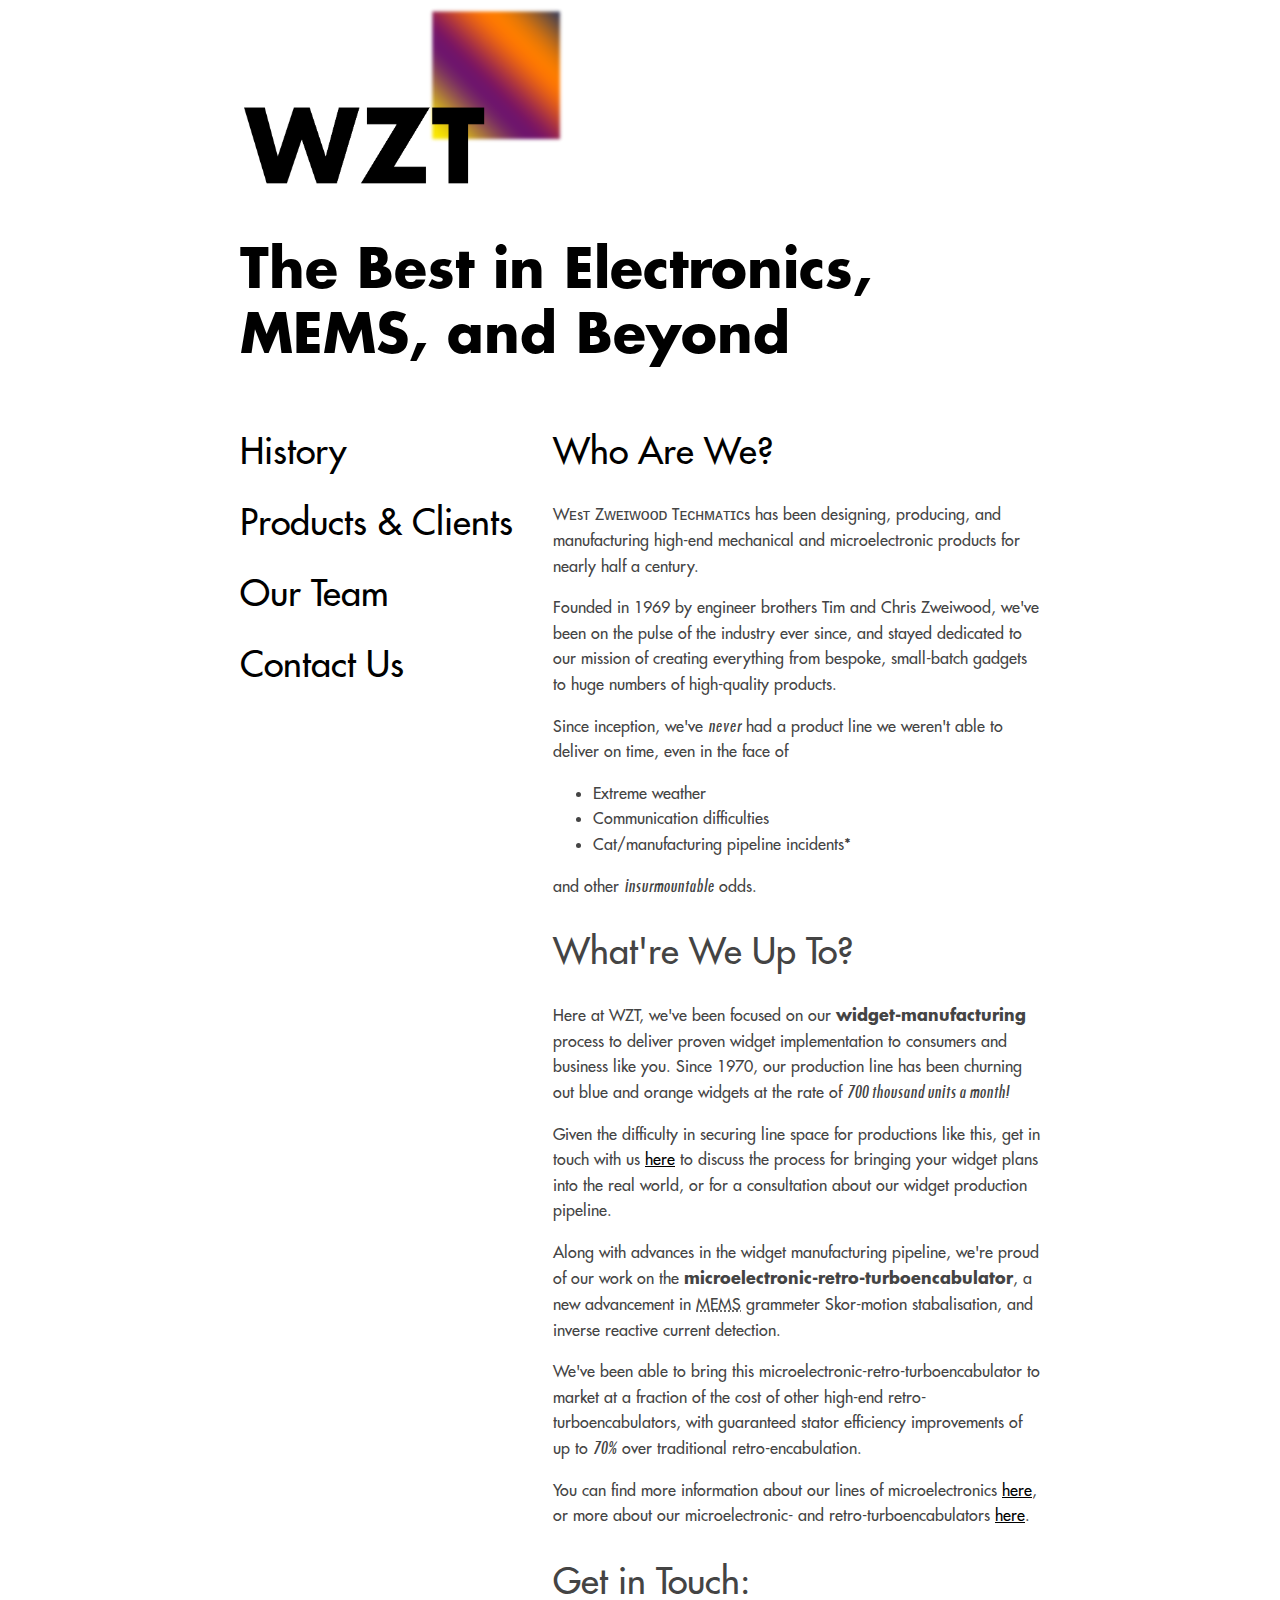
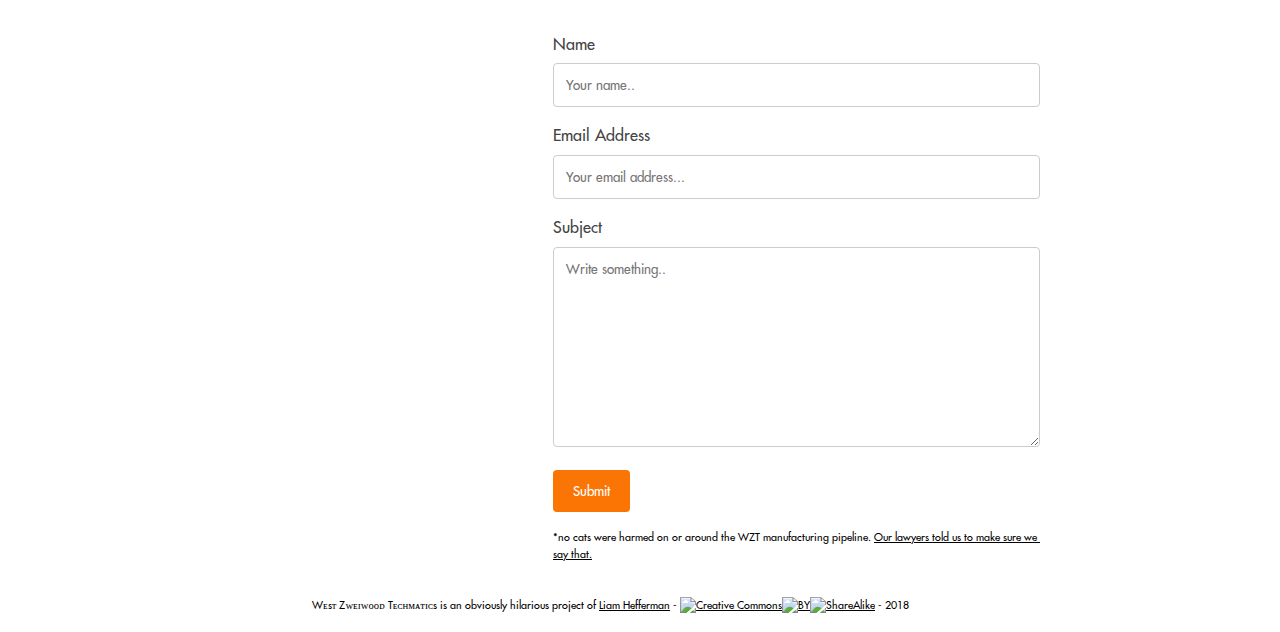
==== commit a6b0d467: "Add files via upload" ====
--- a/index.html
+++ b/index.html
@@ -8,6 +8,17 @@
 	<title>West Zweiwood Techmatics</title>
 	<link href="styles/main.css" rel="stylesheet">
 	<link href="images/wzt_fav.png" rel="icon" type="image/png">
+	<script>
+		$('a[href^="#"]').on('click', function(event) {
+			var target = $(this.getAttribute('href'));
+
+			if( target.length ) {event.preventDefault();
+			$('html, body').stop().animate({
+            scrollTop: target.offset().top
+        }, 1000);
+    	}
+		});		
+	</script>
 </head>
 <body>
 	<div id="container">
@@ -20,23 +31,23 @@
         -->
 		<header>
 			<div class="immargin">
-				<a href="/wzt/index.html"><img alt="WZT Logo" height="190" src="images/wzt_logo.png"></a>
+				<a href="/"><img alt="WZT Logo" height="190" src="images/wzt_logo.png"></a>
 			</div>
 			<h1>The Best in Electronics, MEMS, and Beyond</h1>
 		</header>
 		<nav>
 			<ul>
 				<li>
-					<h2><a class="navlink" href="history/index.html">History</a></h2>
+					<h2><a class="navlink" href="history">History</a></h2>
 				</li>
 				<li>
-					<h2><a class="navlink" href="productsclients/index.html">Products & Clients</a></h2>
+					<h2><a class="navlink" href="productsclients">Products & Clients</a></h2>
 				</li>
 				<li>
-					<h2><a class="navlink" href="team/index.html">Our Team</a></h2>
+					<h2><a class="navlink" href="team">Our Team</a></h2>
 				</li>
 				<li>
-					<h2><a class="navlink" href="contact/index.html">Contact Us</a></h2>
+					<h2><a class="navlink" href="#form">Contact Us</a></h2>
 				</li>
 			</ul>
 		</nav>
@@ -53,14 +64,21 @@
 			<p>and other <em>insurmountable</em> odds.</p>
 			<h2>What're We Up To?</h2>
 			<p>Here at WZT, we've been focused on our <b>widget-manufacturing</b> process to deliver proven widget implementation to consumers and business like you. Since 1970, our production line has been churning out blue and orange widgets at the rate of <em>700 thousand units a month!</em></p>
-			<p>Given the difficulty in securing line space for productions like this, get in touch with us <a href="contact/index.html">here</a> to discuss the process for bringing your widget plans into the real world, or for a consultation about our widget production pipeline.</p>
+			<p>Given the difficulty in securing line space for productions like this, get in touch with us <a href="#form">here</a> to discuss the process for bringing your widget plans into the real world, or for a consultation about our widget production pipeline.</p>
 			<p>Along with advances in the widget manufacturing pipeline, we're proud of our work on the <b>microelectronic-retro-turboencabulator</b>, a new advancement in <abbr title="Microelectromechanical systems">MEMS</abbr> grammeter Skor-motion stabalisation, and inverse reactive current detection.</p>
 			<p>We've been able to bring this microelectronic-retro-turboencabulator to market at a fraction of the cost of other high-end retro-turboencabulators, with guaranteed stator efficiency improvements of up to <em>70%</em> over traditional retro-encabulation.</p>
 			<p>You can find more information about our lines of microelectronics <a href="productsclients/index.html">here</a>, or more about our microelectronic- and retro-turboencabulators <a href="productsclients/index.html">here</a>.</p>
+			<a id="form"><h2>Get in Touch:</h2></a>
+			<div class="form">
+				<form action="action_page.php">
+					<label for="name">Name</label> <input id="name" name="name" placeholder="Your name.." type="text"> <label for="mail">Email Address</label> <input id="mail" name="mail" placeholder="Your email address..." type="text"><label for="subject">Subject</label> 
+					<textarea id="subject" name="subject" placeholder="Write something.." style="height:200px"></textarea> <input type="submit" value="Submit">
+				</form>
+			</div>
 		</article>
-		
-		<aside>*no cats were harmed on or around the WZT manufacturing pipeline. <a href="https://www.youtube.com/watch?v=dQw4w9WgXcQ">Our lawyers told us to make sure we say that.</a></aside>
-		
+		<aside>
+*no cats were harmed on or around the WZT manufacturing pipeline. <a href="https://www.youtube.com/watch?v=dQw4w9WgXcQ">Our lawyers told us to make sure we say that.</a>
+		</aside>
 		<footer>
 			Wᴇsᴛ Zᴡᴇɪᴡᴏᴏᴅ Tᴇᴄʜᴍᴀᴛɪᴄs is an obviously hilarious project of <a href="https://www.twitter.com/nerdwiththehat">Liam Hefferman</a> - <a href="https://creativecommons.org/licenses/by-sa/4.0"><img alt="Creative Commons" class="footerimg" src="https://mirrors.creativecommons.org/presskit/icons/cc.png"><img alt="BY" class="footerimg" src="https://mirrors.creativecommons.org/presskit/icons/by.png"><img alt="ShareAlike" class="footerimg" src="https://mirrors.creativecommons.org/presskit/icons/sa.png"></a> - 2018
 		</footer>
--- a/styles/main.css
+++ b/styles/main.css
@@ -76,6 +76,12 @@
 	height: 1em;
 	width: auto;
 }
+.center {
+    display: block;
+    margin-left: auto;
+    margin-right: auto;
+	text-align: center;
+}
 aside {
 	font-size: 8pt;
 	font-family: "Futura";
@@ -90,6 +96,12 @@
 strong {
 	color: black;
 	font-weight: 900;
+}
+nav {
+	padding: 0;
+	margin-right: 1em;
+	margin-bottom: 2em;
+	list-style: none;
 }
 nav ul {
 	list-style: none;
@@ -99,7 +111,12 @@
 	flex-wrap: wrap;
 	justify-content: flex-start;
 	align-items: left;
-}
+	margin-top: 2em;
+}
+nav li {
+	margin-top: -2em
+}
+
 /* Navigation & layout begins here */
 
 /* Nav:DefineElements */
@@ -151,4 +168,42 @@
 		grid-template-rows: auto;
 		grid-template-areas: "header" "nav" "article" "aside" "footer"
 	}
+}
+
+/*Contact Form*/
+/* NOTE: Because PHP is the work of the devil, this form does LITERALLY NOTHING*/
+/* Style inputs with type="text", select elements and textareas */
+input[type=text], select, textarea {
+    width: 100%; /* Full width */
+    padding: 12px; /* Some padding */  
+    border: 1px solid #ccc; /* Gray border */
+    border-radius: 4px; /* Rounded borders */
+    box-sizing: border-box; /* Make sure that padding and width stays in place */
+    margin-top: 6px; /* Add a top margin */
+    margin-bottom: 16px; /* Bottom margin */
+    resize: vertical; /* Allow the user to vertically resize the textarea (not horizontally) */
+	font-family: 'Futura', sans-serif;
+}
+
+/* Style the submit button with a specific background color etc */
+input[type=submit] {
+    background-color: #FB7505;
+    color: white;
+    padding: 12px 20px;
+    border: none;
+    border-radius: 4px;
+    cursor: pointer;
+	font-family: 'Futura', sans-serif;
+}
+
+/* When moving the mouse over the submit button, add a darker green color */
+input[type=submit]:hover {
+    background-color: #C84000;
+}
+
+/* Add a background color and some padding around the form */
+.form{
+    border-radius: 0px;
+    background-color: #ffffff;
+    padding: 0px;
 }